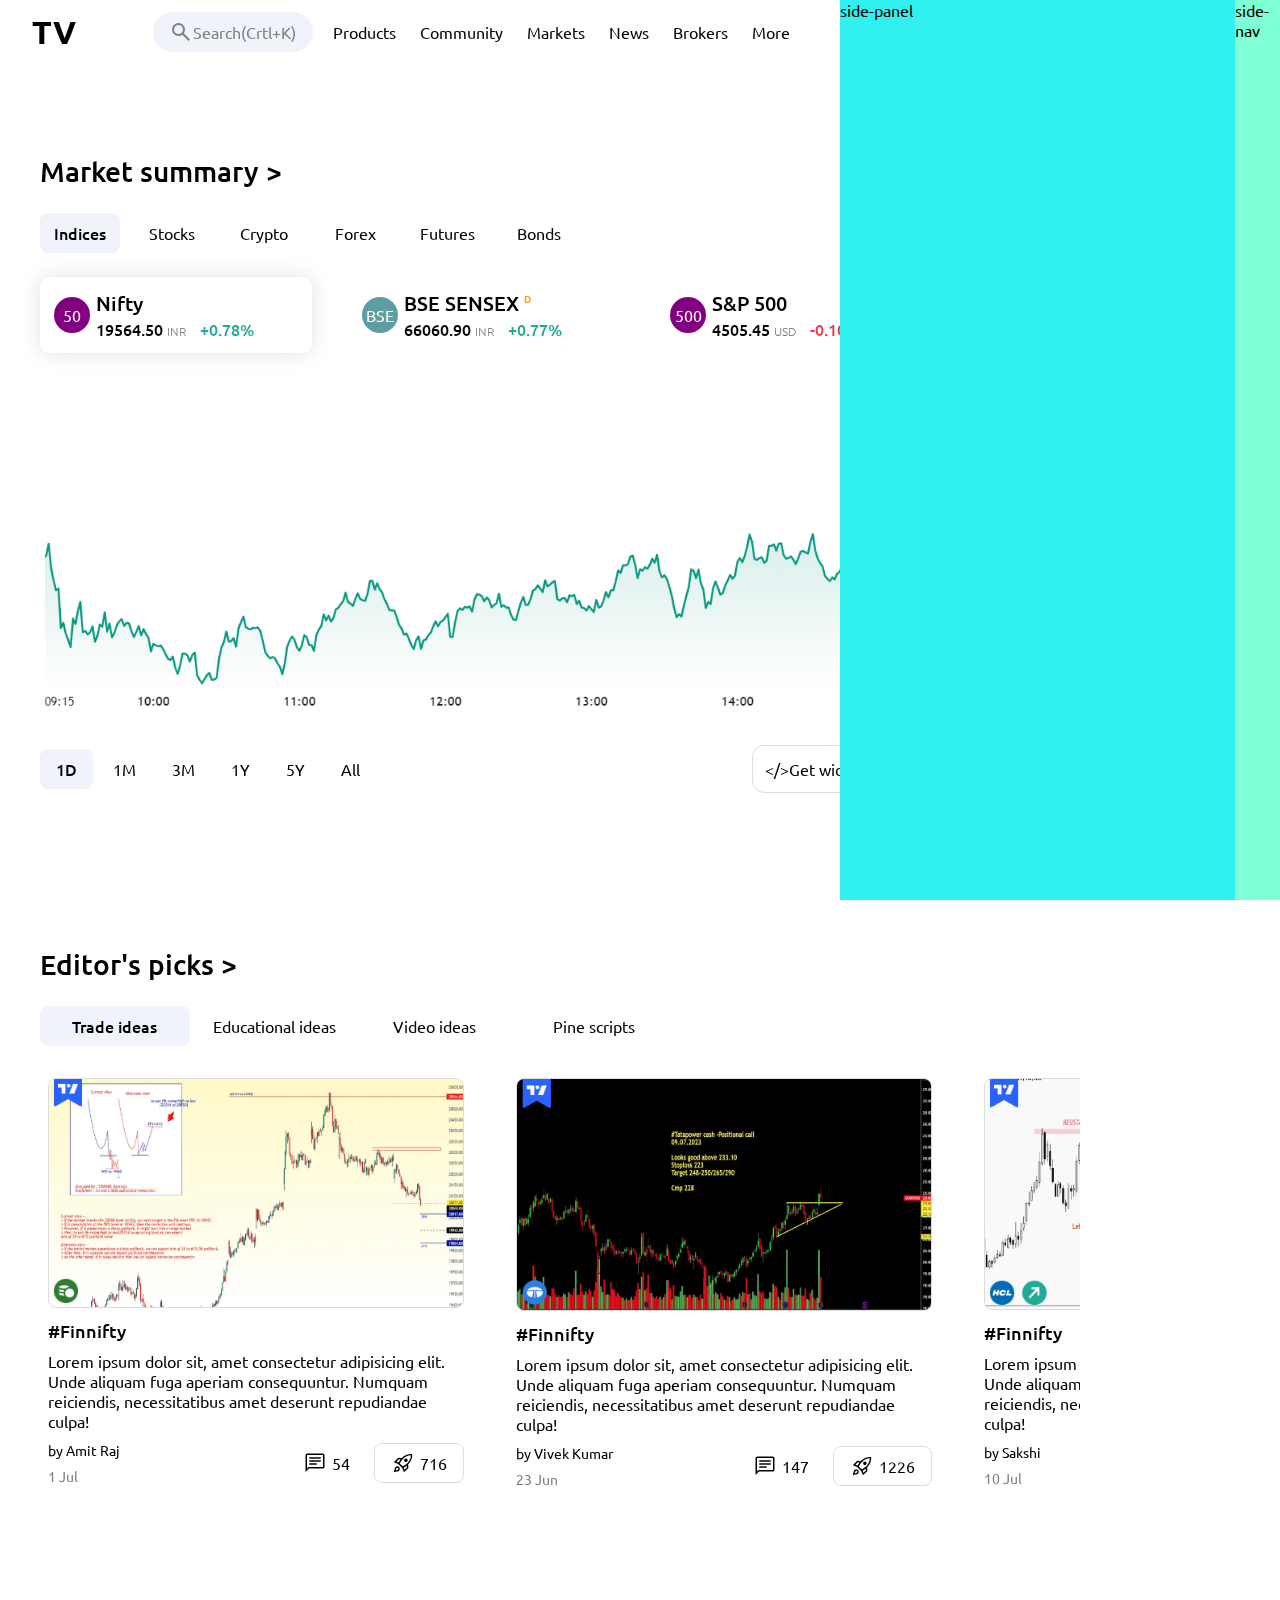
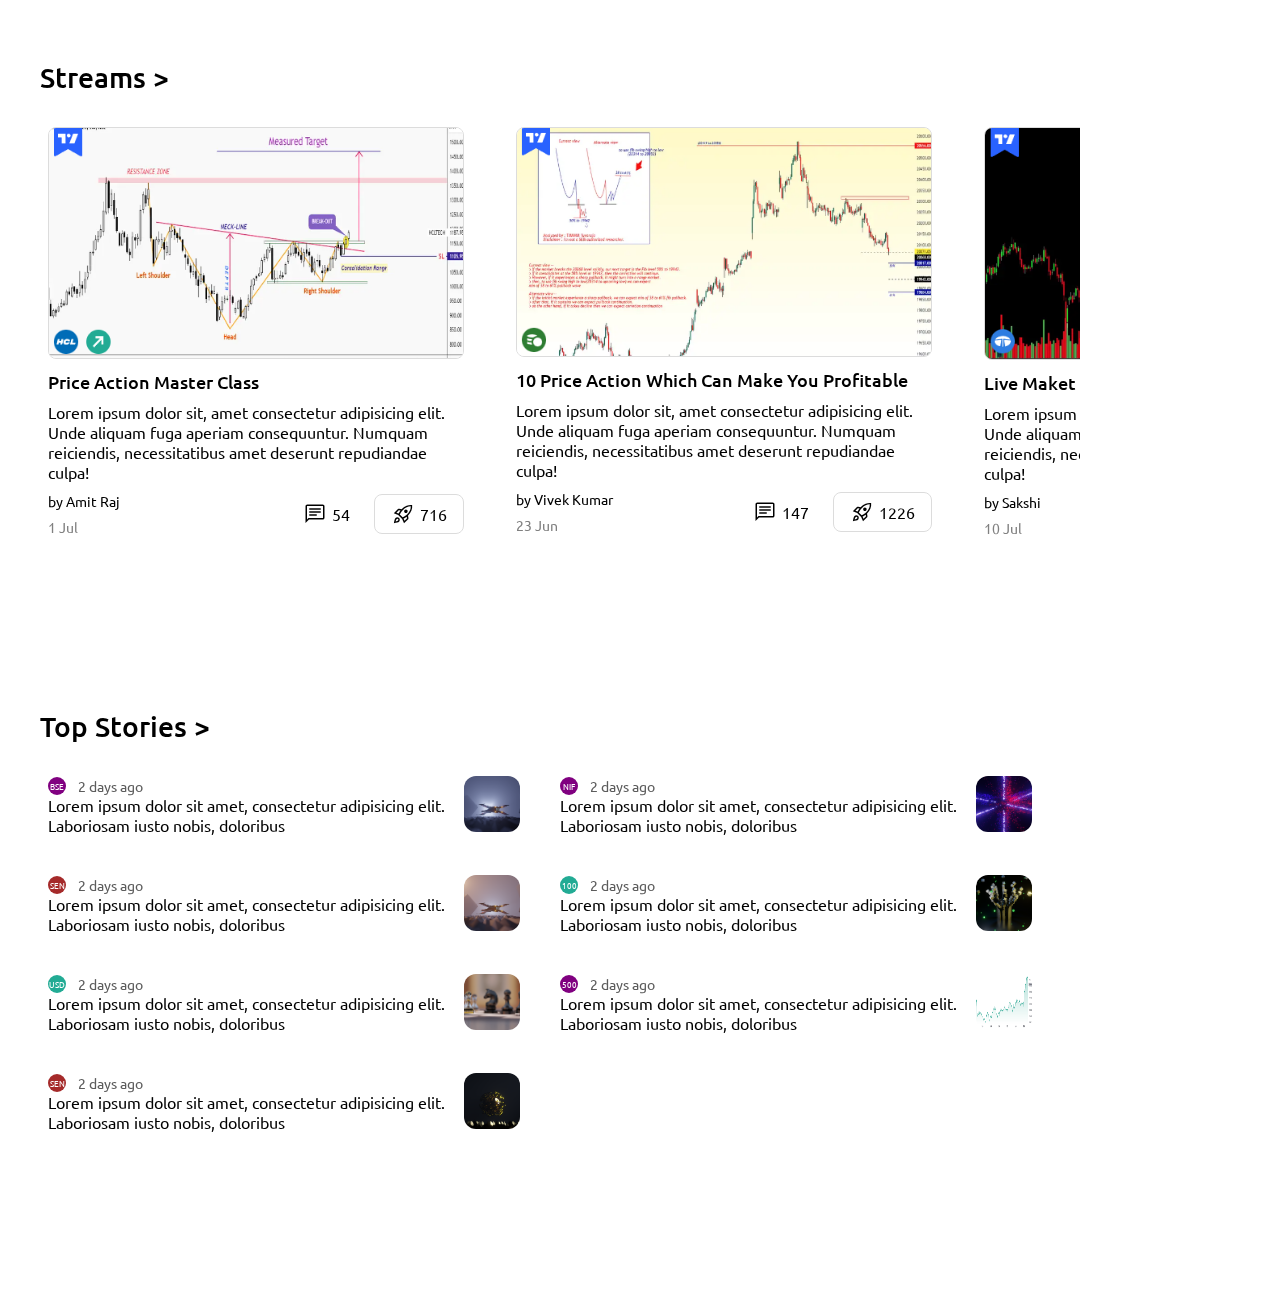
==== Web Development/tradingView Clone/index.html @ e33f98aa "Add files via upload" ====
<!DOCTYPE html>
<html lang="en">

<head>
    <meta charset="UTF-8">
    <meta name="viewport" content="width=device-width, initial-scale=1.0">
    <title>TradingView - Trade All Markets</title>
    <link rel="stylesheet" href="style.css">
    <link rel="preconnect" href="https://fonts.googleapis.com">
    <link rel="preconnect" href="https://fonts.gstatic.com" crossorigin>
    <link href="https://fonts.googleapis.com/css2?family=Ubuntu:wght@300;400;500;700&display=swap" rel="stylesheet">
    <link rel="stylesheet" href="https://fonts.googleapis.com/css2?family=Material+Symbols+Outlined:opsz,wght,FILL,GRAD@20..48,100..700,0..1,-50..200" />
</head>

<body>
    <main>
        <div class="main-body">
            <nav class="main-navbar">
                <h1 class="logo">TV</h1>
                <div class="navbar-options">
                    <button class="search-btn">
                        <span class="material-symbols-outlined">
                        search
                        </span>
                        <span>Search</span>
                        <span>(Crtl+K)</span>
                    </button>
                    <div class="navbar-links">
                        <ul>
                            <li><a class="links" href="#">Products</a></li>
                            <li><a class="links" href="#">Community</a></li>
                            <li><a class="links" href="#">Markets</a></li>
                            <li><a class="links" href="#">News</a></li>
                            <li><a class="links" href="#">Brokers</a></li>
                            <li><a class="links" href="#">More</a></li>
                        </ul>

                    </div>
                </div>
                <div class="profile">
                    <a class="profile-btn">V</a>
                    <div class="free-trial">
                        <a href="#">
                            <span>Upgrade Now</span>
                            <small>30-day free trial</small>
                        </a>
                    </div>
                </div>

            </nav>
            <div class="main-content">
                <!-- Market Summary  -->
                <section>
                    <div class="charts">
                        <header><a href="#">Market summary &gt;</a></header>
                        <div class="stock-types">
                            <section>
                                <input type="radio" id="indices" name="stock-type" value="indices" checked>
                                <label for="indices"><span>Indices</span></label>
                                <input type="radio" id="stocks" name="stock-type" value="stocks">
                                <label for="stocks"><span>Stocks</span></label>
                                <input type="radio" id="crypto" name="stock-type" value="crypto">
                                <label for="crypto"><span>Crypto</span></label>
                                <input type="radio" id="forex" name="stock-type" value="forex">
                                <label for="forex"><span>Forex</span></label>
                                <input type="radio" id="futures" name="stock-type" value="futures">
                                <label for="futures"><span>Futures</span></label>
                                <input type="radio" id="bonds" name="stock-type" value="bonds">
                                <label for="bonds"><span>Bonds</span></label>
                            </section>
                        </div>
                        <div class="stocks-container">
                            <section>
                                <input type="radio" id="nifty" value="nifty" name="stock-name" checked>
                                <label for="nifty" class="stocks">
                                    <small>
                                        <div class="stock-logo">50</div>
                                        <div class="name-price-container">
                                            <div class="name">Nifty</div>
                                            <div class="price">19564.50
                                                <span class="currency">INR</span>
                                                <span class="profit">+0.78%</span>
                                            </div>
                                        </div>
                                    </small>
                                </label>
                                <input type="radio" id="bse-sensex" value="bse-sensex" name="stock-name">
                                <label for="bse-sensex" class="stocks">
                                    <small>
                                        <div class="stock-logo">BSE</div>
                                        <div class="name-price-container">
                                            <div class="name">BSE SENSEX <sup>D</sup></div>
                                            <div class="price">66060.90
                                                <span class="currency">INR</span>
                                                <span class="profit">+0.77%</span>
                                            </div>
                                        </div>
                                    </small>
                                </label>
                                <input type="radio" id="s-and-p" value="s-and-p" name="stock-name">
                                <label for="s-and-p" class="stocks">
                                    <small>
                                        <div class="stock-logo">500</div>
                                        <div class="name-price-container">
                                            <div class="name">S&amp;P 500</div>
                                            <div class="price">4505.45
                                                <span class="currency">USD</span>
                                                <span class="loss">-0.10%</span>
                                            </div>
                                        </div>
                                    </small>
                                </label>
                                <input type="radio" id="uk-100" value="suk-100" name="stock-name">
                                <label for="uk-100" class="stocks">
                                    <small>
                                        <div class="stock-logo">100</div>
                                        <div class="name-price-container">
                                            <div class="name">UK 100</div>
                                            <div class="price">7434.78
                                                <span class="currency">GBP</span>
                                                <span class="loss">-0.08%</span>
                                            </div>
                                        </div>
                                    </small>
                                </label>
                            </section>
                        </div>
                        <div class="chart-container">
                            <section>
                                <img src="img/niftyChart.png" alt="">
                            </section>
                        </div>
                        <div class="time-period-container">
                            <section>
                                <input type="radio" name="time-period" value="1D" id="1D" checked>
                                <label for="1D">1D</label>
                                <input type="radio" name="time-period" value="1M" id="1M">
                                <label for="1M">1M</label>
                                <input type="radio" name="time-period" value="3M" id="3M">
                                <label for="3M">3M</label>
                                <input type="radio" name="time-period" value="1Y" id="1Y">
                                <label for="1Y">1Y</label>
                                <input type="radio" name="time-period" value="5" id="5">
                                <label for="5">5Y</label>
                                <input type="radio" name="time-period" value="all" id="all">
                                <label for="all">All</label>
                            </section>
                            <div class="option-container">
                                <div class="options">
                                    <div>
                                        <span>&lt;/&gt;</span>
                                        <span>Get widget</span>
                                    </div>
                                </div>
                                <div class="options tools">
                                    <section>
                                        <input type="radio" name="tools" id="area-chart" value="area-chart" checked>
                                        <label for="area-chart">
                                            <span class="material-symbols-outlined">
                                                area_chart
                                            </span>
                                        </label>
                                        <input type="radio" name="tools" id="candle-chart" value="candle-chart">
                                        <label for="candle-chart">
                                            <span class="material-symbols-outlined">
                                                candlestick_chart
                                            </span>
                                        </label>
                                    </section>

                                </div>
                                <div class="options full-screen">
                                    <span class="material-symbols-outlined">
                                        fullscreen
                                    </span>
                                </div>
                            </div>
                        </div>
                    </div>
                </section>
                <!-- Editor's Picks -->
                <section class="info-section">
                    <header><a href="#">Editor's picks &gt;</a></header>
                    <section class="topic-list">
                        <input type="radio" name="topic-name" id="trade-ideas" value="trade-ideas" checked>
                        <label for="trade-ideas"><span>Trade ideas</span>
                        </label>
                        <input type="radio" name="topic-name" id="educational-ideas" value="educational-ideas">
                        <label for="educational-ideas"><span>Educational ideas</span></label>
                        <input type="radio" name="topic-name" id="video-ideas" value="video-ideas">
                        <label for="video-ideas"><span>Video ideas</span></label>
                        <input type="radio" name="topic-name" id="pine-scripts" value="pine-scripts">
                        <label for="pine-scripts"><span>Pine scripts</span></label>
                    </section>
                    <div class="card-container">
                        <div class="card">
                            <img src="img/card1.png" alt="">
                            <div class="card-content">
                                <a href="#" class="hash-tag">#Finnifty</a>
                                <div class="summary"><span class="text">Lorem ipsum dolor sit, amet consectetur adipisicing elit. Unde aliquam fuga aperiam consequuntur. Numquam reiciendis, necessitatibus amet deserunt repudiandae culpa!</span></div>
                            </div>
                            <footer>
                                <div class="right-side">
                                    <a href="#" class="writer-name">by Amit Raj</a>
                                    <div class="date">1 Jul</div>
                                </div>
                                <div class="left-side">
                                    <a href="#">
                                        <span class="material-symbols-outlined">
                                            chat
                                            </span>
                                        <span>54</span>
                                    </a>
                                    <a href="#">
                                        <span class="material-symbols-outlined">
                                            rocket_launch
                                            </span>
                                        <span>716</span>
                                    </a>
                                </div>
                            </footer>
                        </div>
                        <div class="card">
                            <img src="img/card2.png" alt="">
                            <div class="card-content">
                                <a href="#" class="hash-tag">#Finnifty</a>
                                <div class="summary"><span class="text">Lorem ipsum dolor sit, amet consectetur adipisicing elit. Unde aliquam fuga aperiam consequuntur. Numquam reiciendis, necessitatibus amet deserunt repudiandae culpa!</span></div>
                            </div>
                            <footer>
                                <div class="right-side">
                                    <a href="#" class="writer-name">by Vivek Kumar</a>
                                    <div class="date">23 Jun</div>
                                </div>
                                <div class="left-side">
                                    <a href="#">
                                        <span class="material-symbols-outlined">
                                            chat
                                            </span>
                                        <span>147</span>
                                    </a>
                                    <a href="#">
                                        <span class="material-symbols-outlined">
                                            rocket_launch
                                            </span>
                                        <span>1226</span>
                                    </a>
                                </div>
                            </footer>
                        </div>
                        <div class="card">
                            <img src="img/card3.png" alt="">
                            <div class="card-content">
                                <a href="#" class="hash-tag">#Finnifty</a>
                                <div class="summary"><span class="text">Lorem ipsum dolor sit, amet consectetur adipisicing elit. Unde aliquam fuga aperiam consequuntur. Numquam reiciendis, necessitatibus amet deserunt repudiandae culpa!</span></div>
                            </div>
                            <footer>
                                <div class="right-side">
                                    <a href="#" class="writer-name">by Sakshi</a>
                                    <div class="date">10 Jul</div>
                                </div>
                                <div class="left-side">
                                    <a href="#">
                                        <span class="material-symbols-outlined">
                                            chat
                                            </span>
                                        <span>7</span>
                                    </a>
                                    <a href="#">
                                        <span class="material-symbols-outlined">
                                            rocket_launch
                                            </span>
                                        <span>297</span>
                                    </a>
                                </div>
                            </footer>
                        </div>
                    </div>
                </section>
                <!-- Streams -->
                <section class="info-section">
                    <header><a href="#">Streams &gt;</a></header>
                    <div class="card-container">
                        <div class="card">
                            <img src="img/card3.png" alt="">
                            <div class="card-content">
                                <a href="#" class="hash-tag">Price Action Master Class</a>
                                <div class="summary"><span class="text">Lorem ipsum dolor sit, amet consectetur adipisicing elit. Unde aliquam fuga aperiam consequuntur. Numquam reiciendis, necessitatibus amet deserunt repudiandae culpa!</span></div>
                            </div>
                            <footer>
                                <div class="right-side">
                                    <a href="#" class="writer-name">by Amit Raj</a>
                                    <div class="date">1 Jul</div>
                                </div>
                                <div class="left-side">
                                    <a href="#">
                                        <span class="material-symbols-outlined">
                                            chat
                                            </span>
                                        <span>54</span>
                                    </a>
                                    <a href="#">
                                        <span class="material-symbols-outlined">
                                            rocket_launch
                                            </span>
                                        <span>716</span>
                                    </a>
                                </div>
                            </footer>
                        </div>
                        <div class="card">
                            <img src="img/card1.png" alt="">
                            <div class="card-content">
                                <a href="#" class="hash-tag">10 Price Action Which Can Make You Profitable</a>
                                <div class="summary"><span class="text">Lorem ipsum dolor sit, amet consectetur adipisicing elit. Unde aliquam fuga aperiam consequuntur. Numquam reiciendis, necessitatibus amet deserunt repudiandae culpa!</span></div>
                            </div>
                            <footer>
                                <div class="right-side">
                                    <a href="#" class="writer-name">by Vivek Kumar</a>
                                    <div class="date">23 Jun</div>
                                </div>
                                <div class="left-side">
                                    <a href="#">
                                        <span class="material-symbols-outlined">
                                            chat
                                            </span>
                                        <span>147</span>
                                    </a>
                                    <a href="#">
                                        <span class="material-symbols-outlined">
                                            rocket_launch
                                            </span>
                                        <span>1226</span>
                                    </a>
                                </div>
                            </footer>
                        </div>
                        <div class="card">
                            <img src="img/card2.png" alt="">
                            <div class="card-content">
                                <a href="#" class="hash-tag">Live Maket Analysis</a>
                                <div class="summary"><span class="text">Lorem ipsum dolor sit, amet consectetur adipisicing elit. Unde aliquam fuga aperiam consequuntur. Numquam reiciendis, necessitatibus amet deserunt repudiandae culpa!</span></div>
                            </div>
                            <footer>
                                <div class="right-side">
                                    <a href="#" class="writer-name">by Sakshi</a>
                                    <div class="date">10 Jul</div>
                                </div>
                                <div class="left-side">
                                    <a href="#">
                                        <span class="material-symbols-outlined">
                                            chat
                                            </span>
                                        <span>7</span>
                                    </a>
                                    <a href="#">
                                        <span class="material-symbols-outlined">
                                            rocket_launch
                                            </span>
                                        <span>297</span>
                                    </a>
                                </div>
                            </footer>
                        </div>
                    </div>
                </section>
                <!-- Top Stories -->
                <section class="info-section">
                    <header><a href="#">Top Stories &gt;</a></header>
                    <div class="story-container">
                        <div class="story">
                            <div class="news-container">
                                <div>
                                    <div class="logo">BSE</div>
                                    <div class="time">2 days ago</div>
                                </div>
                                <div>
                                    Lorem ipsum dolor sit amet, consectetur adipisicing elit. Laboriosam iusto nobis, doloribus
                                </div>
                            </div>
                            <div class="img-container">
                                <img src="img/Epic.png" alt="">
                            </div>
                        </div>
                        <div class="story">
                            <div class="news-container">
                                <div>
                                    <div class="logo">SEN</div>
                                    <div class="time">2 days ago</div>
                                </div>
                                <div>
                                    Lorem ipsum dolor sit amet, consectetur adipisicing elit. Laboriosam iusto nobis, doloribus
                                </div>
                            </div>
                            <div class="img-container">
                                <img src="img/Epic1.png" alt="">
                            </div>
                        </div>
                        <div class="story">
                            <div class="news-container">
                                <div>
                                    <div class="logo">USD</div>
                                    <div class="time">2 days ago</div>
                                </div>
                                <div>
                                    Lorem ipsum dolor sit amet, consectetur adipisicing elit. Laboriosam iusto nobis, doloribus
                                </div>
                            </div>
                            <div class="img-container">
                                <img src="img/horse.png" alt="">
                            </div>
                        </div>
                        <div class="story">
                            <div class="news-container">
                                <div>
                                    <div class="logo">SEN</div>
                                    <div class="time">2 days ago</div>
                                </div>
                                <div>
                                    Lorem ipsum dolor sit amet, consectetur adipisicing elit. Laboriosam iusto nobis, doloribus
                                </div>
                            </div>
                            <div class="img-container">
                                <img src="img/gold.png" alt="">
                            </div>
                        </div>
                        <div class="story">
                            <div class="news-container">
                                <div>
                                    <div class="logo">NIF</div>
                                    <div class="time">2 days ago</div>
                                </div>
                                <div>
                                    Lorem ipsum dolor sit amet, consectetur adipisicing elit. Laboriosam iusto nobis, doloribus
                                </div>
                            </div>
                            <div class="img-container">
                                <img src="img/space.png" alt="">
                            </div>
                        </div>
                        <div class="story">
                            <div class="news-container">
                                <div>
                                    <div class="logo">100</div>
                                    <div class="time">2 days ago</div>
                                </div>
                                <div>
                                    Lorem ipsum dolor sit amet, consectetur adipisicing elit. Laboriosam iusto nobis, doloribus
                                </div>
                            </div>
                            <div class="img-container">
                                <img src="img/sim.png" alt="">
                            </div>
                        </div>
                        <div class="story">
                            <div class="news-container">
                                <div>
                                    <div class="logo">500</div>
                                    <div class="time">2 days ago</div>
                                </div>
                                <div>
                                    Lorem ipsum dolor sit amet, consectetur adipisicing elit. Laboriosam iusto nobis, doloribus
                                </div>
                            </div>
                            <div class="img-container">
                                <img src="img/niftyChart.png" alt="">
                            </div>
                        </div>
                    </div>
                </section>
            </div>
        </div>
        <div class="side-panel">side-panel</div>
        <div class="side-navbar">side- <br> nav</div>
    </main>

</body>

</html>
---- Web Development/tradingView Clone/style.css ----
* {
    margin: 0;
    padding: 0;
    box-sizing: border-box;
    font-family: 'Ubuntu', sans-serif;
}

a {
    text-decoration: none;
    color: black;
    cursor: pointer;
}

main {
    display: flex;
    height: 100%;
    width: 100%;
}

.main-body {
    /* flex: 1; */
    width: 1078px;
    background-color: rgb(255, 255, 255);
}

.side-panel {
    position: fixed;
    right: 0px;
    height: 100%;
    width: 440px;
    background-color: rgb(49, 240, 240);
}

.side-navbar {
    position: fixed;
    right: 0px;
    height: 100%;
    width: 45px;
    background-color: aquamarine;
}


/* ----------------Main body Navbar------------------ */

.main-navbar {
    display: flex;
    justify-content: space-between;
    padding: 0px 32px;
    height: 64px;
    width: inherit;
    align-items: center;
    position: fixed;
    background-color: rgb(255, 255, 255);
}

.logo {
    cursor: pointer;
}

.navbar-options {
    display: flex;
    flex: 1;
    justify-content: center;
    margin: 0px 48px;
    align-items: center;
}

.navbar-options .navbar-links ul {
    list-style: none;
    display: flex;
    font-size: 16px;
}

.navbar-options button {
    width: 160px;
    height: 40px;
    background-color: #f0f3fa;
    border: none;
    border-radius: 20px;
    font-size: 16px;
    color: grey;
    margin: 6px 8px;
    padding: 6px 8px;
    display: flex;
    align-items: center;
    justify-content: center;
}

.navbar-options button:hover {
    color: black;
}

.navbar-options .navbar-links ul .links {
    padding: 8px 12px;
    margin: 12px 0px;
    height: 40px;
    line-height: 24px;
    border-radius: 20px;
}

.navbar-options .navbar-links ul .links:hover {
    background-color: #f0f3fa;
}

.profile {
    display: flex;
    width: 176px;
    justify-content: space-between;
}

.profile .profile-btn {
    width: 40px;
    height: 40px;
    display: flex;
    justify-content: center;
    padding: 10px 0px;
    font-size: 24px;
    background-color: purple;
    border-radius: 50%;
    color: white;
    line-height: 18px;
}

.free-trial {
    width: 120px;
}

.free-trial a {
    width: 120px;
    background-color: #2962ff;
    border-radius: 10px;
    height: 40px;
    display: block;
    padding: 4px 16px;
    text-align: center;
    display: flex;
    flex-direction: column;
    justify-content: space-between;
}

.free-trial span {
    color: #ffffff;
    font-size: 13px;
    font-weight: 700;
}

.free-trial small {
    font-size: 12px;
    color: white;
}


/* ----------------Main Content Charts----------------- */

.main-content {
    padding: 0px 40px;
    /* margin-top: 64px; */
}

.main-content>section {
    margin: 154px 0px;
}

.charts header a {
    font-size: 28px;
    font-weight: 500;
}

.charts header a:hover {
    color: #2962ff;
}

.charts header {
    margin-bottom: 24px;
}

.stock-types section {
    display: flex;
    margin-bottom: 24px;
}

.stock-types input {
    display: none;
}

.stock-types label {
    display: block;
    height: 40px;
    width: 8%;
    font-size: 16px;
    margin-right: 12px;
    line-height: 40px;
    border-radius: 8px;
    display: flex;
    justify-content: center;
}

.stock-types label:hover {
    background-color: #f0f3fa;
}

.stock-types label span {
    font-weight: 400;
}

.stock-types input:checked+label {
    background-color: #f0f3fa;
}

.stock-types input:checked+label span {
    font-weight: 500;
}


/* -----------Stocks list-------------- */

.stocks-container section {
    display: flex;
    height: 76px;
    box-sizing: initial;
    margin: -24px 0 -24px -24px;
    padding: 24px 0 24px 24px;
    overflow: auto;
    width: 1016px;
    background-color: white;
}

.stocks-container section::-webkit-scrollbar {
    background-color: transparent;
    height: 8px;
}

.stocks-container section::-webkit-scrollbar-thumb {
    background: rgba(124, 124, 124, 0.482);
    border-radius: 4px;
}

.stocks-container section input {
    display: none;
}

.stocks-container section input:checked+label small {
    box-shadow: 0 0 20px #575d6c30;
    background-color: white;
}

.stocks-container .stocks {
    padding-right: 36px;
}

.stocks-container .stocks small {
    width: 272px;
    height: 76px;
    display: flex;
    align-items: center;
    padding: 8px;
    background-color: white;
    border-radius: 10px;
}

.stocks-container .stocks small:hover {
    background-color: #f0f3fa;
}

.stocks-container .stocks .stock-logo {
    height: 36px;
    width: 36px;
    background-color: purple;
    color: white;
    font-size: 16px;
    border-radius: 50%;
    text-align: center;
    line-height: 36px;
    margin: 6px;
}

.stocks-container .stocks:nth-of-type(2n) .stock-logo {
    background-color: cadetblue;
}

.stocks-container .name-price-container {
    height: 50px;
    display: flex;
    flex-direction: column;
    justify-content: space-between;
}

.name-price-container .name {
    font-size: 20px;
    font-weight: 500;
}

.name-price-container .name:hover {
    color: #2962ff;
}

.name-price-container .name sup {
    font-size: 10px;
    font-weight: 500;
    color: #ff9800;
}

.name-price-container .price {
    font-size: 16px;
    font-weight: 500;
}

.name-price-container .price .currency {
    font-weight: 300;
    color: grey;
    font-size: 12px;
}

.name-price-container .price .currency+.profit {
    color: #22ab94;
    margin-left: 10px;
}

.name-price-container .price .currency+.loss {
    color: #f23645;
    margin-left: 10px;
}


/* -----------------Charts------------------ */

.chart-container {
    height: 320px;
    width: 988px;
    margin: 36px 0px;
}

.chart-container img {
    width: 988px;
}

.time-period-container {
    display: flex;
    justify-content: space-between;
    align-items: center;
}

.time-period-container section {
    display: flex;
    list-style: none;
}

.time-period-container>section input {
    display: none;
}

.time-period-container>section label {
    height: 40px;
    padding: 8px 16px;
    border-radius: 8px;
    margin-right: 4px;
    line-height: 24px;
}

.time-period-container>section input:checked+label {
    background-color: #f0f3fa;
    font-weight: 500;
}

.time-period-container>section label:hover {
    background-color: #f0f3fa;
}

.option-container {
    display: flex;
    align-items: center;
    gap: 10px;
    height: 48px;
}

.option-container .options {
    border: 1px solid rgb(220, 220, 220);
    border-radius: 12px;
    height: 48px;
    padding: 3px;
    display: flex;
    align-items: center;
}

.option-container .options div {
    display: flex;
    align-items: center;
    height: 40px;
    padding: 4px 9px;
    border-radius: 8px;
}

.option-container .options:hover div {
    background-color: #f0f3fa;
}

.option-container .tools {
    padding: 4px;
}

.option-container .tools section {
    gap: 5px;
}

.option-container .tools section input {
    display: none;
}

.option-container .tools section label {
    height: 40px;
    display: flex;
    align-items: center;
    padding: 0px 4px;
    border-radius: 8px;
}

.option-container .tools section input:checked+label {
    background-color: #f0f3fa;
}

.option-container .tools section span {
    font-weight: 200;
    font-size: 30px;
}

.option-container .full-screen span {
    padding: 5.5px 4px;
    font-weight: 200;
    font-size: 30px;
    border-radius: 8px;
}

.option-container .full-screen:hover span {
    background-color: #f0f3fa;
}


/* ----------Info Sections---------- */

.info-section {
    margin-top: 56px;
    display: flex;
    flex-direction: column;
}

.info-section header {
    margin-bottom: 24px;
    font-size: 28px;
    font-weight: 500;
}

.info-section header a:hover {
    color: #2962ff;
}

.info-section .topic-list input {
    display: none;
}

.info-section .topic-list {
    height: 40px;
    display: flex;
    gap: 10px;
    margin-bottom: 24px;
}

.info-section .topic-list label {
    height: 40px;
    width: 15%;
    /* padding: 4px 16px; */
    border-radius: 8px;
    display: flex;
    justify-content: center;
    align-items: center;
}

.info-section .topic-list input:checked+label {
    background-color: #f0f3fa;
    font-weight: 500;
}

.info-section .topic-list label:hover {
    background-color: #f0f3fa;
}


/* ----------Cards------------ */

.card-container {
    display: flex;
    gap: 36px;
    overflow: auto;
    height: 436px;
    width: 1040px;
}

.card-container::-webkit-scrollbar {
    background-color: transparent;
    height: 8px;
}

.card-container::-webkit-scrollbar-thumb {
    background: rgba(124, 124, 124, 0.482);
    border-radius: 4px;
}

.card-container .card {
    width: 432px;
    height: 414px;
    padding: 8px;
    border-radius: 16px;
}

.card-container .card:hover {
    background-color: #f0f3fa;
}

.card-container .card img {
    width: 416px;
    border-radius: 8px;
    border: 1px solid rgb(220, 220, 220);
}

.card-container .card .card-content {
    display: flex;
    flex-direction: column;
    margin-bottom: 12px;
}

.card-container .card .card-content .hash-tag {
    margin-top: 8px;
    font-size: 18px;
    font-weight: 500;
}

.card-container .card .card-content .hash-tag:hover {
    color: #2962ff;
}

.card-container .card .card-content .summary {
    margin-top: 8px;
    /* font-weight: 300; */
}

.card-container .card footer {
    display: flex;
    justify-content: space-between;
    height: 40px;
    align-items: center;
}

.card-container .card footer .right-side {
    font-size: 14px;
    display: flex;
    flex-direction: column;
    justify-content: space-between;
}

.card-container .card footer .writer-name:hover {
    color: #2962ff;
}

.card-container .card footer .date {
    color: grey;
    margin-top: 8px;
}

.card-container .card .left-side {
    display: flex;
    gap: 8px;
}

.card-container .card .left-side a {
    display: flex;
    padding: 0px 16px;
    align-items: center;
    height: 40px;
    border-radius: 8px;
}

.card-container .card .left-side a:hover {
    background-color: rgba(202, 202, 202, 0.486);
}

.card-container .card .left-side a span {
    font-weight: 300;
}

.card-container .card .left-side a span+span {
    font-weight: 400;
    margin-left: 5px;
}

.card-container .card .left-side a+a {
    border: 1px solid rgb(220, 220, 220);
}


/* --------------Effects-------------- */

.text {
    background-image: linear-gradient(0deg, #5c5c5c 10%, rgba(255, 255, 255, 0) 0);
    background-size: 0 100%;
    transition: background-size 0.6s ease;
    background-repeat: no-repeat;
}

.text:hover {
    background-size: 100% 100%;
}


/* ---------------------------------- */

.story-container {
    display: grid;
    grid-auto-flow: column;
    width: 1000px;
    grid-template-columns: repeat(2, 1fr);
    grid-template-rows: repeat(4, 1fr);
    grid-gap: 24px;
}

.story-container .story {
    display: flex;
    align-items: center;
    border-radius: 16px;
    padding: 8px;
}

.story-container .story:hover {
    background-color: #f0f3fa;
}

.story-container .story .news-container>div {
    display: flex;
    align-items: center;
}

.story-container .story .news-container .logo {
    font-size: 8px;
    height: 18px;
    width: 18px;
    border-radius: 50%;
    background-color: purple;
    text-align: center;
    line-height: 18px;
    color: white;
    margin-right: 12px;
}

.story-container .story.story:nth-of-type(2n) .logo {
    background-color: brown;
}

.story-container .story.story:nth-of-type(3n) .logo {
    background-color: #22ab94;
}

.story-container .story .news-container .time {
    color: #5c5c5c;
    font-size: 14px;
}

.story-container img {
    height: 56px;
    width: 56px;
    border-radius: 12px;
    object-fit: fill;
}
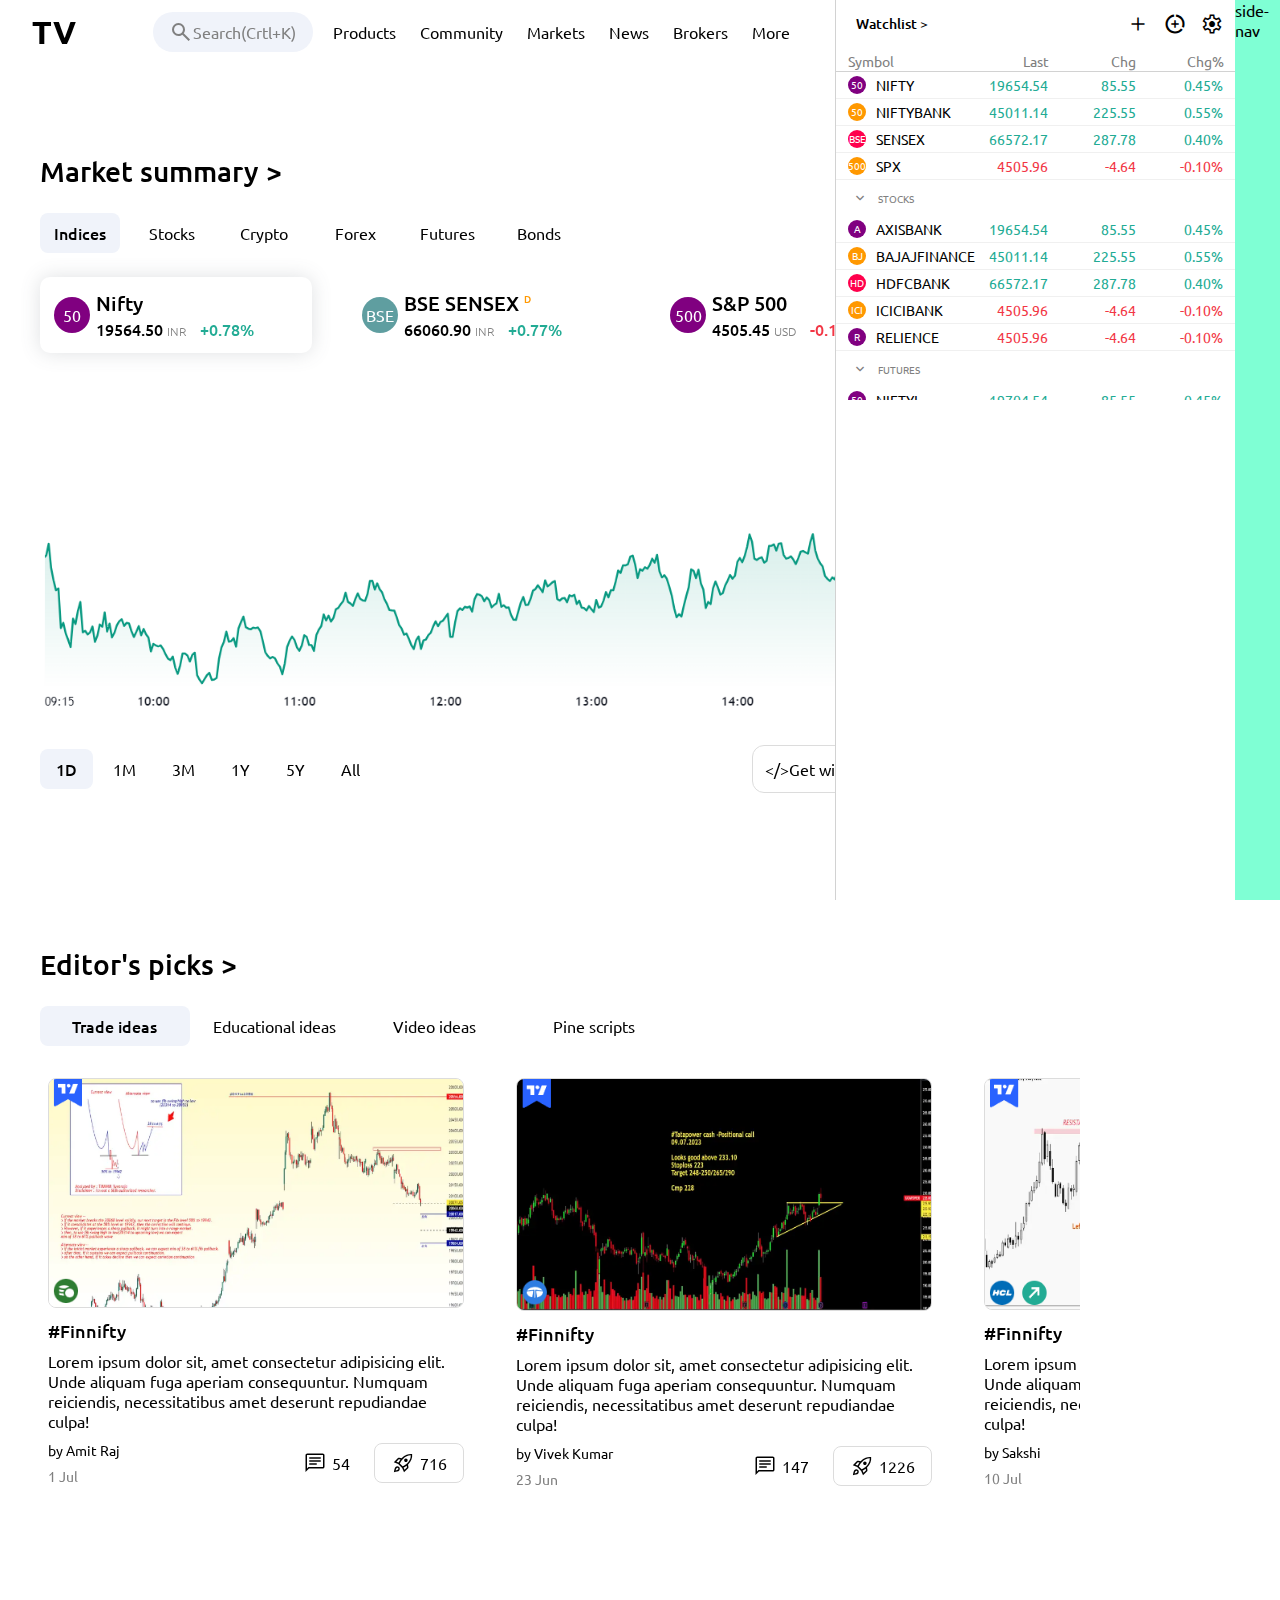
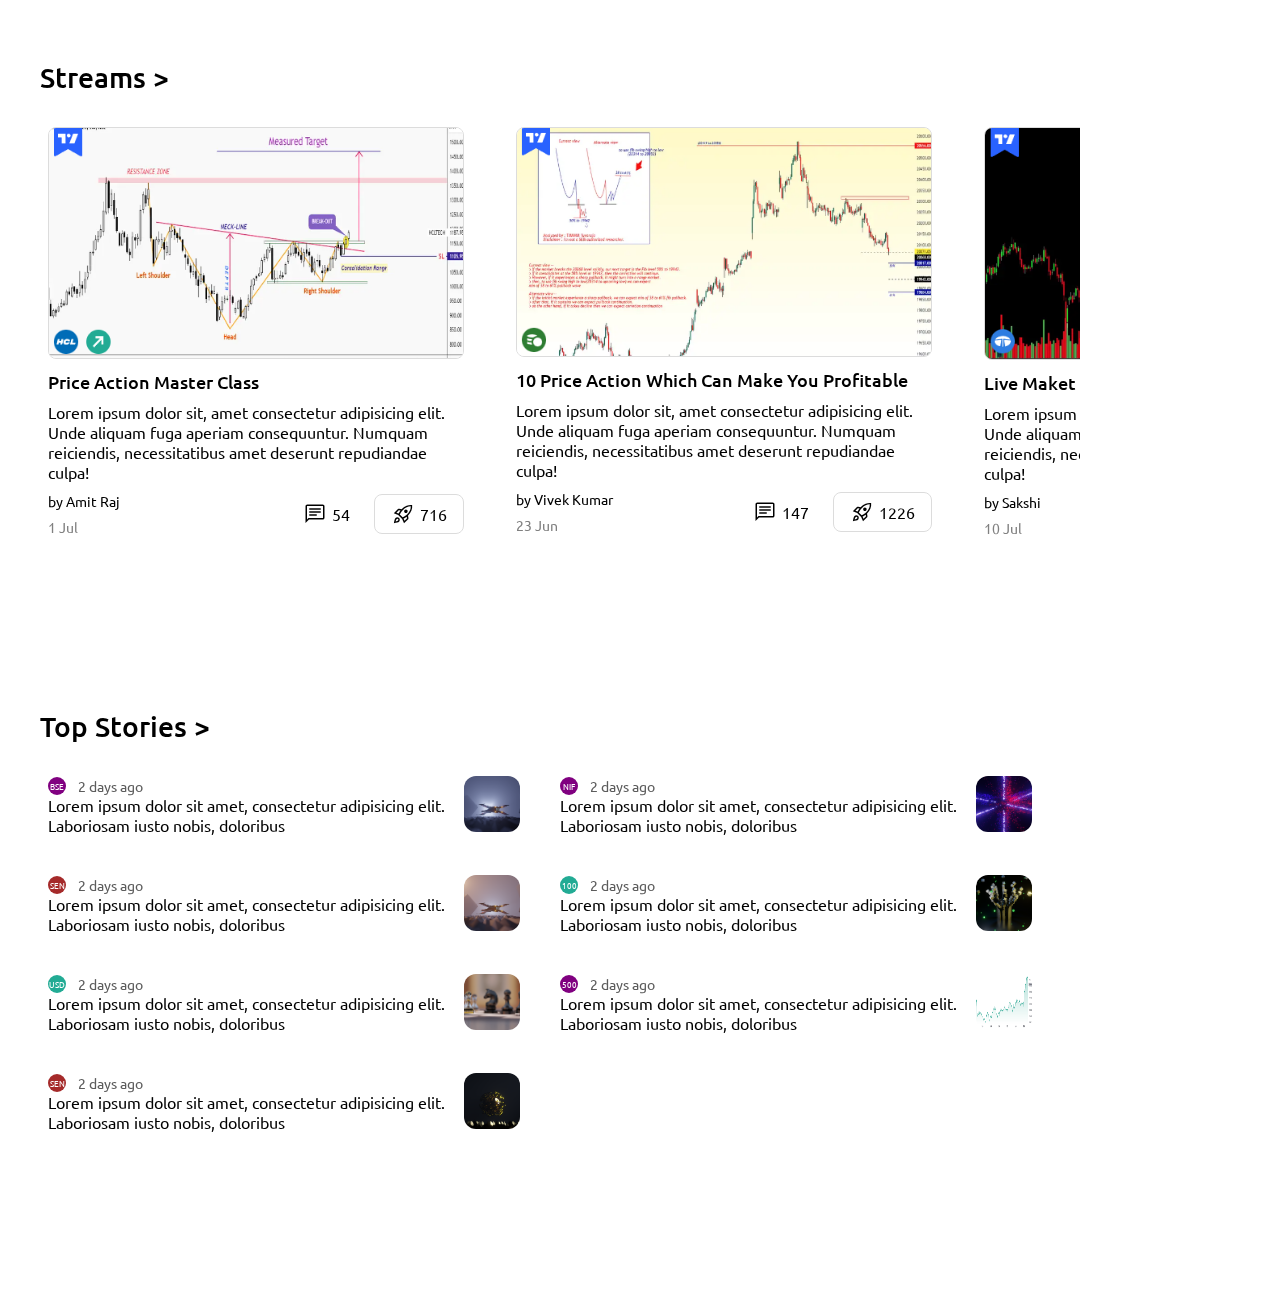
==== commit 55e65556: "Add files via upload" ====
--- a/Web Development/tradingView Clone/index.html
+++ b/Web Development/tradingView Clone/index.html
@@ -10,6 +10,7 @@
     <link rel="preconnect" href="https://fonts.gstatic.com" crossorigin>
     <link href="https://fonts.googleapis.com/css2?family=Ubuntu:wght@300;400;500;700&display=swap" rel="stylesheet">
     <link rel="stylesheet" href="https://fonts.googleapis.com/css2?family=Material+Symbols+Outlined:opsz,wght,FILL,GRAD@20..48,100..700,0..1,-50..200" />
+
 </head>
 
 <body>
@@ -469,7 +470,191 @@
                 </section>
             </div>
         </div>
-        <div class="side-panel">side-panel</div>
+        <div class="side-panel">
+            <section class="upper-section">
+                <header>
+                    <div class="watchlist">Watchlist &gt;</div>
+                    <div class="watchlist-options">
+                        <span class="material-symbols-outlined">
+                            add
+                            </span>
+                        <span class="material-symbols-outlined">
+                                data_saver_on
+                        </span>
+                        <span class="material-symbols-outlined">
+                            settings
+                            </span>
+                    </div>
+                </header>
+
+                <div class="recent-stock stocks-shown">
+                    <header>
+                        <div class="symbol">Symbol</div>
+                        <div class="stats">Last</div>
+                        <div class="stats">Chg</div>
+                        <div class="stats">Chg%</div>
+                    </header>
+                    <section>
+                        <input type="radio" name="side-panel-stock-name" id="side-panel-nifty">
+                        <label for="side-panel-nifty" class="stock">
+                            <div class="stock-name">
+                                <div class="logo">50</div>
+                                <span>NIFTY</span>
+                            </div>
+                            <div class="stock-stat profit">19654.54</div>
+                            <div class="stock-stat profit">85.55</div>
+                            <div class="stock-stat profit">0.45%</div>
+                        </label>
+                        <input type="radio" name="side-panel-stock-name" id="side-panel-banknifty" checked>
+                        <label for="side-panel-banknifty" class="stock">
+                            <div class="stock-name">
+                                <div class="logo">50</div>
+                                <span>NIFTYBANK</span>
+                            </div>
+                            <div class="stock-stat profit">45011.14</div>
+                            <div class="stock-stat profit">225.55</div>
+                            <div class="stock-stat profit">0.55%</div>
+                        </label>
+                        <input type="radio" name="side-panel-stock-name" id="side-panel-sensex">
+                        <label for="side-panel-sensex" class="stock">
+                            <div class="stock-name">
+                                <div class="logo">BSE</div>
+                                <span>SENSEX</span>
+                            </div>
+                            <div class="stock-stat profit">66572.17</div>
+                            <div class="stock-stat profit">287.78</div>
+                            <div class="stock-stat profit">0.40%</div>
+                        </label>
+                        <input type="radio" name="side-panel-stock-name" id="side-panel-spx">
+                        <label for="side-panel-spx" class="stock">
+                            <div class="stock-name">
+                                <div class="logo">500</div>
+                                <span>SPX</span>
+                            </div>
+                            <div class="stock-stat loss">4505.96</div>
+                            <div class="stock-stat loss">-4.64</div>
+                            <div class="stock-stat loss">-0.10%</div>
+                        </label>
+                    </section>
+                </div>
+                <div class="stocks-list lists stocks-shown">
+                    <input type="checkbox" id="expand">
+                    <header>
+                        <label for="expand">
+                            <span class="material-symbols-outlined">
+                                chevron_right
+                            </span>
+                        </label>
+                        <span>STOCKS</span>
+                    </header>
+                    <section>
+                        <input type="radio" name="side-panel-stock-name" id="side-panel-axisbank">
+                        <label for="side-panel-axisbank" class="stock">
+                            <div class="stock-name">
+                                <div class="logo">A</div>
+                                <span>axisbank</span>
+                            </div>
+                            <div class="stock-stat profit">19654.54</div>
+                            <div class="stock-stat profit">85.55</div>
+                            <div class="stock-stat profit">0.45%</div>
+                        </label>
+                        <input type="radio" name="side-panel-stock-name" id="side-panel-bajajfinance">
+                        <label for="side-panel-bajajfinance" class="stock">
+                            <div class="stock-name">
+                                <div class="logo">BJ</div>
+                                <span>bajajfinance</span>
+                            </div>
+                            <div class="stock-stat profit">45011.14</div>
+                            <div class="stock-stat profit">225.55</div>
+                            <div class="stock-stat profit">0.55%</div>
+                        </label>
+                        <input type="radio" name="side-panel-stock-name" id="side-panel-hdfcbank">
+                        <label for="side-panel-hdfcbank" class="stock">
+                            <div class="stock-name">
+                                <div class="logo">HD</div>
+                                <span>hdfcbank</span>
+                            </div>
+                            <div class="stock-stat profit">66572.17</div>
+                            <div class="stock-stat profit">287.78</div>
+                            <div class="stock-stat profit">0.40%</div>
+                        </label>
+                        <input type="radio" name="side-panel-stock-name" id="side-panel-icicibank">
+                        <label for="side-panel-icicibank" class="stock">
+                            <div class="stock-name">
+                                <div class="logo">ICI</div>
+                                <span>icicibank</span>
+                            </div>
+                            <div class="stock-stat loss">4505.96</div>
+                            <div class="stock-stat loss">-4.64</div>
+                            <div class="stock-stat loss">-0.10%</div>
+                        </label>
+                        <input type="radio" name="side-panel-stock-name" id="side-panel-relience">
+                        <label for="side-panel-relience" class="stock">
+                            <div class="stock-name">
+                                <div class="logo">R</div>
+                                <span>relience</span>
+                            </div>
+                            <div class="stock-stat loss">4505.96</div>
+                            <div class="stock-stat loss">-4.64</div>
+                            <div class="stock-stat loss">-0.10%</div>
+                        </label>
+                    </section>
+                </div>
+                <div class="futures-list lists stocks-shown">
+                    <input type="checkbox" id="expand-futures">
+                    <header>
+                        <label for="expand-futures">
+                            <span class="material-symbols-outlined">
+                                chevron_right
+                            </span>
+                        </label>
+                        <span>FUTURES</span>
+                    </header>
+                    <section>
+                        <input type="radio" name="side-panel-stock-name" id="side-panel-nifty!">
+                        <label for="side-panel-nifty!" class="stock">
+                            <div class="stock-name">
+                                <div class="logo">50</div>
+                                <span>NIFTY!</span>
+                            </div>
+                            <div class="stock-stat profit">19704.54</div>
+                            <div class="stock-stat profit">85.55</div>
+                            <div class="stock-stat profit">0.45%</div>
+                        </label>
+                        <input type="radio" name="side-panel-stock-name" id="side-panel-banknifty!" checked>
+                        <label for="side-panel-banknifty!" class="stock">
+                            <div class="stock-name">
+                                <div class="logo">50</div>
+                                <span>NIFTYBANK!</span>
+                            </div>
+                            <div class="stock-stat profit">45411.14</div>
+                            <div class="stock-stat profit">225.55</div>
+                            <div class="stock-stat profit">0.55%</div>
+                        </label>
+                        <!-- <input type="radio" name="side-panel-stock-name" id="side-panel-sensex">
+                        <label for="side-panel-sensex" class="stock">
+                            <div class="stock-name">
+                                <div class="logo">BSE</div>
+                                <span>SENSEX</span>
+                            </div>
+                            <div class="stock-stat profit">66572.17</div>
+                            <div class="stock-stat profit">287.78</div>
+                            <div class="stock-stat profit">0.40%</div>
+                        </label> -->
+                        <input type="radio" name="side-panel-stock-name" id="side-panel-spx!">
+                        <label for="side-panel-spx!" class="stock">
+                            <div class="stock-name">
+                                <div class="logo">500</div>
+                                <span>SPX!</span>
+                            </div>
+                            <div class="stock-stat loss">4430.96</div>
+                            <div class="stock-stat loss">-70.64</div>
+                            <div class="stock-stat loss">-1.50%</div>
+                        </label>
+                    </section>
+                </div>
+            </section>
+        </div>
         <div class="side-navbar">side- <br> nav</div>
     </main>
 
--- a/Web Development/tradingView Clone/style.css
+++ b/Web Development/tradingView Clone/style.css
@@ -17,6 +17,14 @@
     width: 100%;
 }
 
+.profit {
+    color: #22ab94;
+}
+
+.loss {
+    color: #f23645;
+}
+
 .main-body {
     /* flex: 1; */
     width: 1078px;
@@ -25,10 +33,10 @@
 
 .side-panel {
     position: fixed;
-    right: 0px;
+    right: 45px;
     height: 100%;
-    width: 440px;
-    background-color: rgb(49, 240, 240);
+    width: 400px;
+    background-color: rgb(255, 255, 255);
 }
 
 .side-navbar {
@@ -226,6 +234,11 @@
 }
 
 .stocks-container section::-webkit-scrollbar {
+    background-color: transparent;
+    height: 0px;
+}
+
+.stocks-container section:hover::-webkit-scrollbar {
     background-color: transparent;
     height: 8px;
 }
@@ -496,10 +509,15 @@
 
 .card-container::-webkit-scrollbar {
     background-color: transparent;
+    height: 0px;
+}
+
+.card-container:hover::-webkit-scrollbar {
+    background-color: transparent;
     height: 8px;
 }
 
-.card-container::-webkit-scrollbar-thumb {
+.card-container:hover::-webkit-scrollbar-thumb {
     background: rgba(124, 124, 124, 0.482);
     border-radius: 4px;
 }
@@ -667,4 +685,211 @@
     width: 56px;
     border-radius: 12px;
     object-fit: fill;
+}
+
+
+/* ----------Side Panel---------- */
+
+.side-panel {
+    border-left: 1px solid rgb(210, 210, 210);
+}
+
+
+/* ---------Header----------- */
+
+.upper-section {
+    height: 400px;
+    overflow: auto;
+}
+
+.upper-section::-webkit-scrollbar {
+    background-color: transparent;
+    width: 0px;
+}
+
+.upper-section:hover::-webkit-scrollbar {
+    background-color: transparent;
+    width: 4px;
+}
+
+.upper-section:hover::-webkit-scrollbar-thumb {
+    background: rgba(124, 124, 124, 0.482);
+    border-radius: 4px;
+}
+
+.side-panel .upper-section>header {
+    display: flex;
+    justify-content: space-between;
+    align-items: center;
+    padding: 8px;
+    height: 48px;
+    position: fixed;
+    top: 0;
+    width: 400px;
+    background-color: #FFF;
+}
+
+.side-panel .upper-section header .watchlist {
+    height: 32px;
+    border-radius: 6px;
+    line-height: 230%;
+    padding: 0px 12px;
+    font-weight: 500;
+    font-size: 14px;
+}
+
+.side-panel .upper-section header .watchlist:hover {
+    background-color: #f0f3fa;
+}
+
+.side-panel .upper-section header .watchlist-options {
+    display: flex;
+    gap: 5px;
+    align-items: center;
+}
+
+.side-panel .upper-section header .watchlist-options span {
+    padding: 4px;
+    height: 32px;
+    border-radius: 6px;
+    font-weight: 300;
+}
+
+.side-panel .upper-section header .watchlist-options span:hover {
+    background-color: #f0f3fa;
+}
+
+
+/* ------------Actual Info section-------------- */
+
+.side-panel .upper-section .recent-stock {
+    margin-top: 48px;
+}
+
+.side-panel .recent-stock>header {
+    display: flex;
+    height: 24px;
+    color: grey;
+    font-size: 14px;
+    border-bottom: 1px solid rgb(210, 210, 210);
+    padding: 0px 12px;
+    width: 400px;
+    position: fixed;
+    top: 48px;
+    background-color: #fff;
+    z-index: 10;
+}
+
+.side-panel .recent-stock section {
+    margin-top: 72px;
+}
+
+.side-panel .stocks-shown>header .symbol {
+    width: 30%;
+    padding: 4px 0px;
+}
+
+.side-panel .stocks-shown>header .stats {
+    flex: 1;
+    text-align: end;
+    padding: 4px 0px;
+}
+
+.side-panel .stocks-shown>header:hover .stats {
+    border-left: 1px solid rgb(210, 210, 210);
+}
+
+.side-panel .stocks-shown .stock {
+    display: flex;
+    font-size: 14px;
+    padding: 4px 12px;
+    border-bottom: 1px solid rgba(228, 228, 228, 0.562);
+}
+
+.side-panel .stocks-shown .stock .stock-name {
+    display: flex;
+    width: 30%;
+    align-items: center;
+    text-transform: uppercase;
+}
+
+.side-panel .stocks-shown .stock .stock-name .logo {
+    height: 18px;
+    aspect-ratio: 1;
+    border-radius: 50%;
+    background-color: purple;
+    color: white;
+    font-size: 10px;
+    text-align: center;
+    line-height: 175%;
+    margin-right: 10px;
+}
+
+.side-panel .stocks-shown .stock:nth-of-type(2n) .stock-name .logo {
+    background-color: #ff9800;
+}
+
+.side-panel .stocks-shown .stock:nth-of-type(3n) .stock-name .logo {
+    background-color: #ff004c;
+}
+
+.side-panel .stocks-shown .stock .stock-stat {
+    text-align: end;
+    flex: 1;
+}
+
+.side-panel .stocks-shown section input {
+    display: none;
+}
+
+.side-panel .stocks-shown section input:checked+label {
+    background-color: #f0f3fa;
+}
+
+.side-panel .stocks-shown section label:hover {
+    background-color: #f0f3fa;
+}
+
+
+/* --------------Expandable Section---------------- */
+
+.lists {
+    margin-top: 10px;
+}
+
+.lists section {
+    position: relative;
+}
+
+.lists header {
+    margin-bottom: 10px;
+    display: flex;
+    gap: 10px;
+    align-items: center;
+    padding: 0px 16px;
+    color: grey;
+}
+
+.lists>input {
+    display: none;
+}
+
+.lists header label {
+    display: flex;
+    align-items: center;
+    transition: 0.4s;
+    transform: rotate(90deg);
+}
+
+.lists input:checked~header label {
+    transform: rotate(0deg);
+    transition: 0.4s;
+}
+
+.lists header label span {
+    font-size: 16px;
+}
+
+.lists header span {
+    font-size: 10px;
 }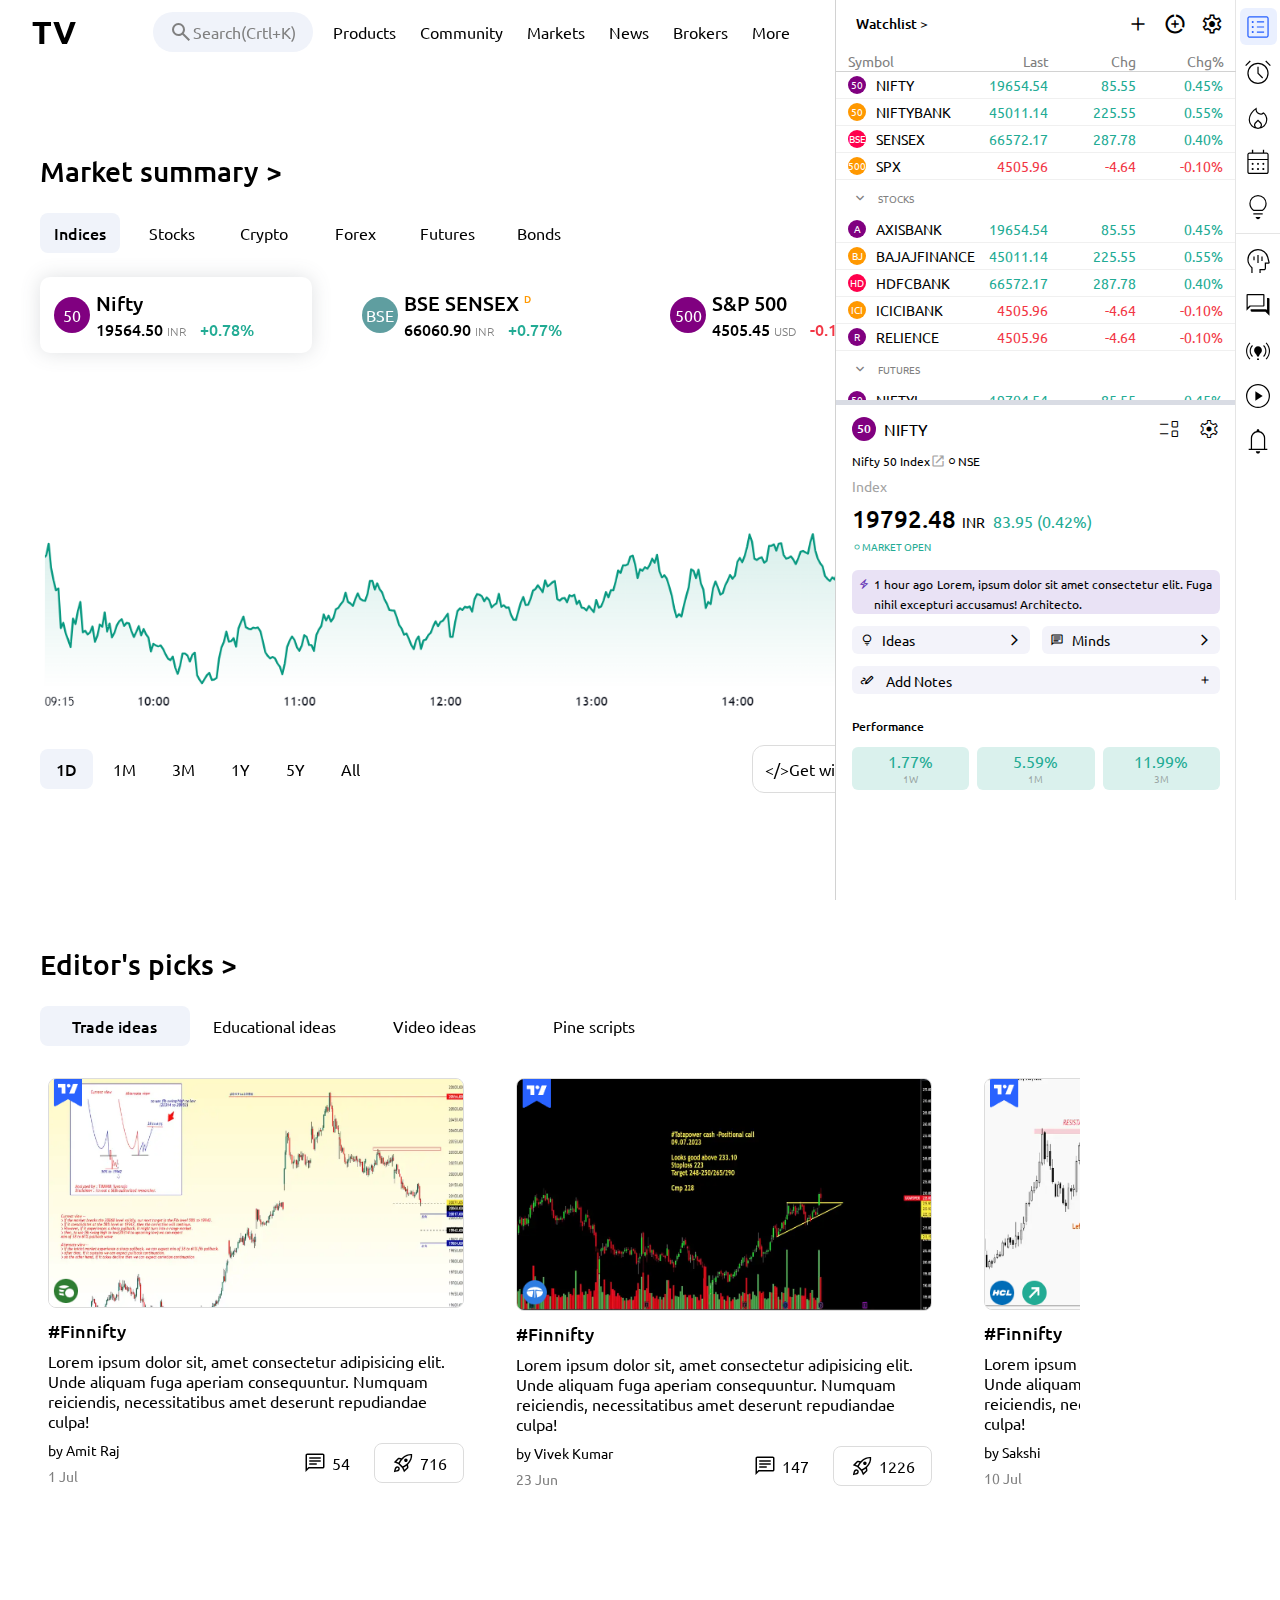
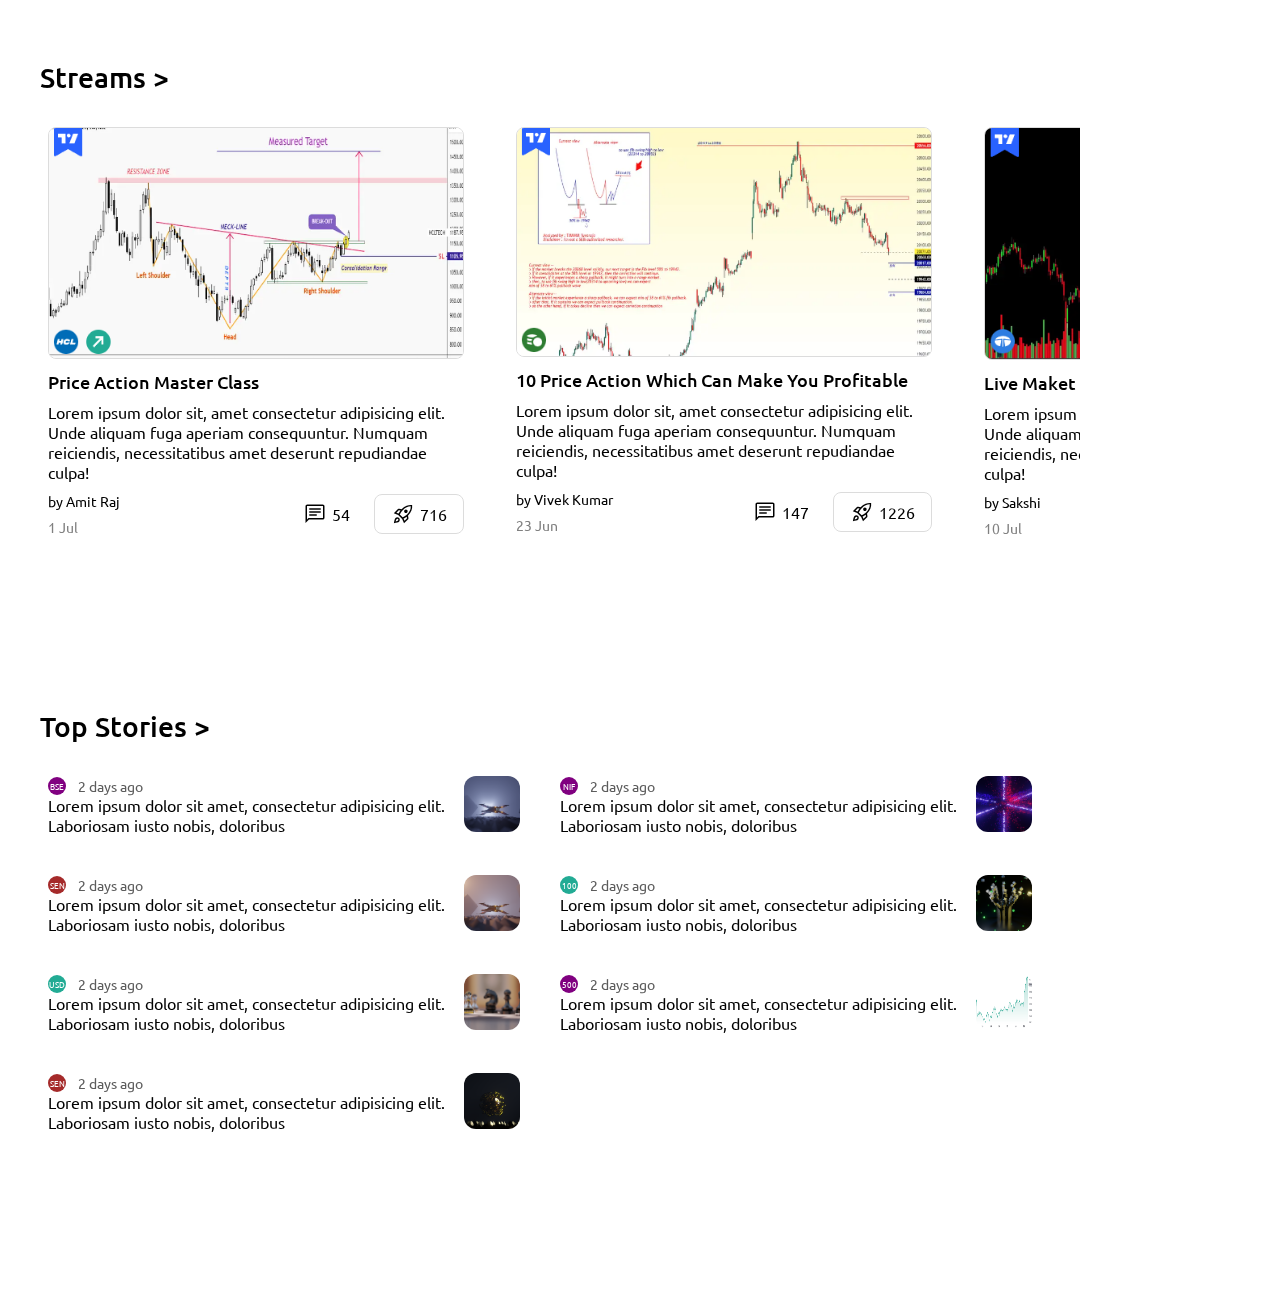
==== commit ba587eca: "Add files via upload" ====
--- a/Web Development/tradingView Clone/index.html
+++ b/Web Development/tradingView Clone/index.html
@@ -654,8 +654,207 @@
                     </section>
                 </div>
             </section>
+            <div class="middle-line"></div>
+            <section class="lower-section">
+                <header>
+                    <div class="stock-logo-name">
+                        <div class="logo">50</div>
+                        <div class="stock-name">NIFTY</div>
+                    </div>
+                    <div class="options">
+                        <span class="material-symbols-outlined">
+                            event_list
+                        </span>
+                        <span class="material-symbols-outlined">
+                                settings
+                        </span>
+                    </div>
+                </header>
+                <div class="stock-info">
+                    <header>
+                        <span>Nifty 50 Index </span>
+                        <span class="material-symbols-outlined">
+                            open_in_new
+                            </span>
+                        <small>
+                            <span class="material-symbols-outlined">
+                                fiber_manual_record
+                            </span>
+                            <span>NSE</span>
+                        </small>
+                    </header>
+                    <small>
+                        Index
+                    </small>
+
+                    <div class="stock-stat">
+                        <div class="price">19792.48 <span>INR</span></div>
+                        <div class="price-change profit">83.95 (0.42%)</div>
+                    </div>
+                    <div class="market-status profit">
+                        <span class="material-symbols-outlined">
+                            fiber_manual_record
+                            </span>
+                        <span>Market open</span>
+                    </div>
+                    <div class="quick-news">
+                        <span class="material-symbols-outlined">
+                            electric_bolt
+                            </span>
+                        <div class="news">
+                            <span class="time">1 hour ago</span>
+                            <span class="news-summary">Lorem, ipsum dolor sit amet consectetur elit. Fuga nihil excepturi accusamus! Architecto.</span>
+                        </div>
+                    </div>
+                    <div class="features">
+                        <div class="options">
+                            <div class="ideas left-side">
+                                <span class="material-symbols-outlined">
+                                    lightbulb
+                                    </span>
+                                <span>Ideas</span>
+                            </div>
+                            <span class="material-symbols-outlined">
+                                arrow_forward_ios
+                                </span>
+                        </div>
+                        <div class="options">
+                            <div class="minds left-side">
+                                <span class="material-symbols-outlined">
+                                    chat
+                                    </span>
+                                <span>Minds</span>
+                            </div>
+                            <span class="material-symbols-outlined">
+                                arrow_forward_ios
+                                </span>
+                        </div>
+                        <div class="options third left-side">
+                            <div class="notes">
+                                <span class="material-symbols-outlined">
+                                    stylus_note
+                                    </span>
+                                <span>Add Notes</span>
+                            </div>
+                            <span class="material-symbols-outlined">
+                                add
+                                </span>
+                        </div>
+                    </div>
+                    <div class="performance">
+                        <div class="heading">Performance</div>
+                        <div class="stat-container profit">
+                            <div class="stat">
+                                <div class="value">
+                                    1.77%
+                                </div>
+                                <div class="time">1W</div>
+                            </div>
+                            <div class="stat">
+                                <div class="value">
+                                    5.59%
+                                </div>
+                                <div class="time">1M</div>
+                            </div>
+                            <div class="stat">
+                                <div class="value">
+                                    11.99%
+                                </div>
+                                <div class="time">3M</div>
+                            </div>
+                            <div class="stat">
+                                <div class="value">
+                                    9.11%
+                                </div>
+                                <div class="time">6M</div>
+                            </div>
+                            <div class="stat">
+                                <div class="value">
+                                    9.04%
+                                </div>
+                                <div class="time">YTD</div>
+                            </div>
+                            <div class="stat">
+                                <div class="value">
+                                    22.40%
+                                </div>
+                                <div class="time">1Y</div>
+                            </div>
+                        </div>
+                    </div>
+                    <div class="technical">
+                        <div class="heading">Technicals</div>
+                        <img src="img/technical.png" alt="">
+                    </div>
+                </div>
+            </section>
         </div>
-        <div class="side-navbar">side- <br> nav</div>
+        <div class="side-navbar">
+            <section>
+                <input type="radio" name="side-navbar-list" id="watchlist" checked>
+                <label for="watchlist">
+                    <span class="material-symbols-outlined">
+                        list_alt
+                        </span>
+                </label>
+                <input type="radio" name="side-navbar-list" id="alerts">
+                <label for="alerts">
+                    <span class="material-symbols-outlined">
+                        alarm
+                        </span>
+                </label>
+                <input type="radio" name="side-navbar-list" id="hotlist">
+                <label for="hotlist">
+                    <span class="material-symbols-outlined">
+                        local_fire_department
+                        </span>
+                </label>
+                <input type="radio" name="side-navbar-list" id="calender">
+                <label for="calender">
+                    <span class="material-symbols-outlined">
+                        calendar_month
+                        </span>
+                </label>
+                <input type="radio" name="side-navbar-list" id="myIdeas">
+                <label for="myIdeas">
+                    <span class="material-symbols-outlined">
+                        lightbulb
+                        </span>
+                </label>
+            </section>
+            <section class="second-section">
+                <input type="radio" name="side-navbar-list" id="minds">
+                <label for="minds">
+                    <span class="material-symbols-outlined">
+                        mindfulness
+                        </span>
+                </label>
+                <input type="radio" name="side-navbar-list" id="chats">
+                <label for="chats">
+                    <span class="material-symbols-outlined">
+                        forum
+                        </span>
+                </label>
+                <input type="radio" name="side-navbar-list" id="idea-streams">
+                <label for="idea-streams">
+                    <span class="material-symbols-outlined">
+                        online_prediction
+                        </span>
+                </label>
+                <input type="radio" name="side-navbar-list" id="streams">
+                <label for="streams">
+                    <span class="material-symbols-outlined">
+                        play_circle
+                        </span>
+                </label>
+                <input type="radio" name="side-navbar-list" id="notifications">
+                <label for="notifications">
+                    <span class="material-symbols-outlined">
+                        notifications
+                        </span>
+                </label>
+            </section>
+        </div>
     </main>
 
 </body>
--- a/Web Development/tradingView Clone/style.css
+++ b/Web Development/tradingView Clone/style.css
@@ -44,7 +44,7 @@
     right: 0px;
     height: 100%;
     width: 45px;
-    background-color: aquamarine;
+    border-left: 1px solid rgba(212, 212, 212, 0.599);
 }
 
 
@@ -892,4 +892,299 @@
 
 .lists header span {
     font-size: 10px;
+}
+
+
+/* --------MIddle Line---------- */
+
+.side-panel .middle-line {
+    height: 5px;
+    width: 100;
+    background-color: #d9dce4;
+}
+
+
+/* ---------Lower Section--------- */
+
+.lower-section>.stock-info {
+    overflow: auto;
+    width: 400px;
+    height: 340px;
+}
+
+.lower-section>.stock-info::-webkit-scrollbar {
+    background-color: transparent;
+    width: 0px;
+}
+
+.lower-section>.stock-info:hover::-webkit-scrollbar {
+    background-color: transparent;
+    width: 4px;
+}
+
+.lower-section>.stock-info::-webkit-scrollbar-thumb {
+    background: rgba(124, 124, 124, 0.482);
+    border-radius: 4px;
+}
+
+.lower-section>header {
+    display: flex;
+    justify-content: space-between;
+    align-items: center;
+    height: 36px;
+    margin: 6px;
+}
+
+.lower-section>header .stock-logo-name {
+    display: flex;
+    align-items: center;
+    margin-left: 10px;
+}
+
+.lower-section>header .stock-logo-name .logo {
+    height: 24px;
+    width: 24px;
+    color: white;
+    background-color: purple;
+    line-height: 1.5rem;
+    font-size: 12px;
+    font-weight: 500;
+    text-align: center;
+    border-radius: 50%;
+}
+
+.lower-section>header .stock-logo-name .stock-name {
+    margin-left: 8px;
+    font-size: 16px;
+    font-weight: 400;
+}
+
+.lower-section>header .options {
+    display: flex;
+    align-items: center;
+}
+
+.lower-section>header .options span {
+    margin: 0px 8px;
+    font-weight: 200;
+}
+
+
+/* ---------Stock Info Part--------- */
+
+.lower-section .stock-info {
+    padding: 0px 16px;
+}
+
+.lower-section .stock-info>header {
+    display: flex;
+    align-items: center;
+}
+
+.lower-section .stock-info>header>span {
+    font-size: 12px;
+    cursor: pointer;
+}
+
+.lower-section .stock-info>header span {
+    font-size: 12px;
+}
+
+.lower-section .stock-info>header>span+span {
+    font-size: 16px;
+    color: #a3a3a3;
+}
+
+.lower-section .stock-info>header>small {
+    display: flex;
+    align-items: center;
+}
+
+.lower-section .stock-info>header>span:hover+span {
+    color: #2962ff;
+}
+
+.lower-section .stock-info>header>span:hover {
+    color: #2962ff;
+}
+
+.lower-section>.stock-info>small {
+    display: block;
+    font-size: 14px;
+    color: #a3a3a3;
+    padding: 8px 0px;
+}
+
+.lower-section>.stock-info>.stock-stat {
+    display: flex;
+    align-items: baseline;
+    gap: 8px;
+}
+
+.lower-section>.stock-info>.stock-stat>.price {
+    font-size: 24px;
+    font-weight: 500;
+}
+
+.lower-section>.stock-info>.stock-stat>.price>span {
+    font-size: 14px;
+    font-weight: 400;
+}
+
+.lower-section>.stock-info>.market-status {
+    display: flex;
+    align-items: center;
+    margin: 4px 0px;
+}
+
+.lower-section>.stock-info>.market-status span {
+    font-size: 10px;
+    text-transform: uppercase;
+}
+
+.lower-section>.stock-info>.quick-news {
+    background-color: #683ab725;
+    border-radius: 6px;
+    padding: 2px;
+    display: flex;
+    align-items: center;
+    margin-top: 16px;
+}
+
+.lower-section>.stock-info>.quick-news:hover {
+    background-color: #673ab740;
+}
+
+.lower-section>.stock-info>.quick-news>span {
+    align-self: flex-start;
+    padding: 6px 4px;
+    color: #683ab7;
+}
+
+.lower-section>.stock-info>.quick-news span {
+    font-size: 12px;
+    font-weight: 400;
+}
+
+
+/* ------------------------------------ */
+
+.lower-section>.stock-info>.features {
+    display: grid;
+    grid-template-columns: 1fr 1fr;
+    grid-template-rows: 1fr 1fr;
+    grid-gap: 12px;
+    margin: 12px 0px;
+}
+
+.lower-section>.stock-info>.features>.options {
+    display: flex;
+    align-items: center;
+    justify-content: space-between;
+    background-color: #3c3ab710;
+    border-radius: 6px;
+    padding: 4px;
+}
+
+.lower-section>.stock-info>.features>.options:hover {
+    background-color: #3d40901d;
+}
+
+.lower-section>.stock-info>.features>.options .left-side {
+    display: flex;
+    align-items: center;
+}
+
+.lower-section>.stock-info>.features>.third {
+    grid-column: 1/span 2;
+}
+
+.lower-section>.stock-info>.features>.options span {
+    font-size: 14px;
+    padding: 0px 4px;
+}
+
+
+/* ------------------------------------- */
+
+.lower-section>.stock-info .heading {
+    font-size: 12px;
+    font-weight: 500;
+    padding: 12px 0px;
+}
+
+.lower-section>.stock-info>.performance>.stat-container {
+    display: grid;
+    grid-template-columns: 1fr 1fr 1fr;
+    grid-template-rows: 1fr 1fr;
+    grid-gap: 8px;
+}
+
+.lower-section>.stock-info>.performance>.stat-container>.stat {
+    background-color: #22ab942b;
+    border-radius: 6px;
+    display: flex;
+    flex-direction: column;
+    align-items: center;
+    padding: 4px;
+}
+
+.lower-section>.stock-info>.performance>.stat-container>.stat>.time {
+    font-size: 10px;
+    color: #5c5c5c83;
+}
+
+.lower-section>.stock-info>.technical {
+    margin: 14px 0px;
+}
+
+.lower-section>.stock-info>.technical>img {
+    width: 360px;
+    object-fit: contain;
+}
+
+
+/* ------------Side Navbar------------- */
+
+.side-navbar>section>input {
+    display: none;
+}
+
+.side-navbar>section {
+    display: flex;
+    flex-direction: column;
+    gap: 8px;
+    align-items: center;
+    margin: 8px 0px;
+    border-bottom: 1px solid rgba(212, 212, 212, 0.599);
+    padding-bottom: 8px;
+}
+
+.side-navbar>section>label {
+    border-radius: 6px;
+    color: black;
+    width: 37px;
+    height: 37px;
+    display: flex;
+    justify-content: center;
+    align-items: center;
+}
+
+.side-navbar>section>input:checked+label {
+    background-color: #89a8ff2d;
+    color: #2962ff;
+}
+
+.side-navbar>section>label:hover {
+    background-color: #89a8ff2d;
+}
+
+.side-navbar>section>label>span {
+    font-weight: 200;
+    font-size: 32px;
+    text-align: center;
+}
+
+.side-navbar>.second-section {
+    border: none;
 }